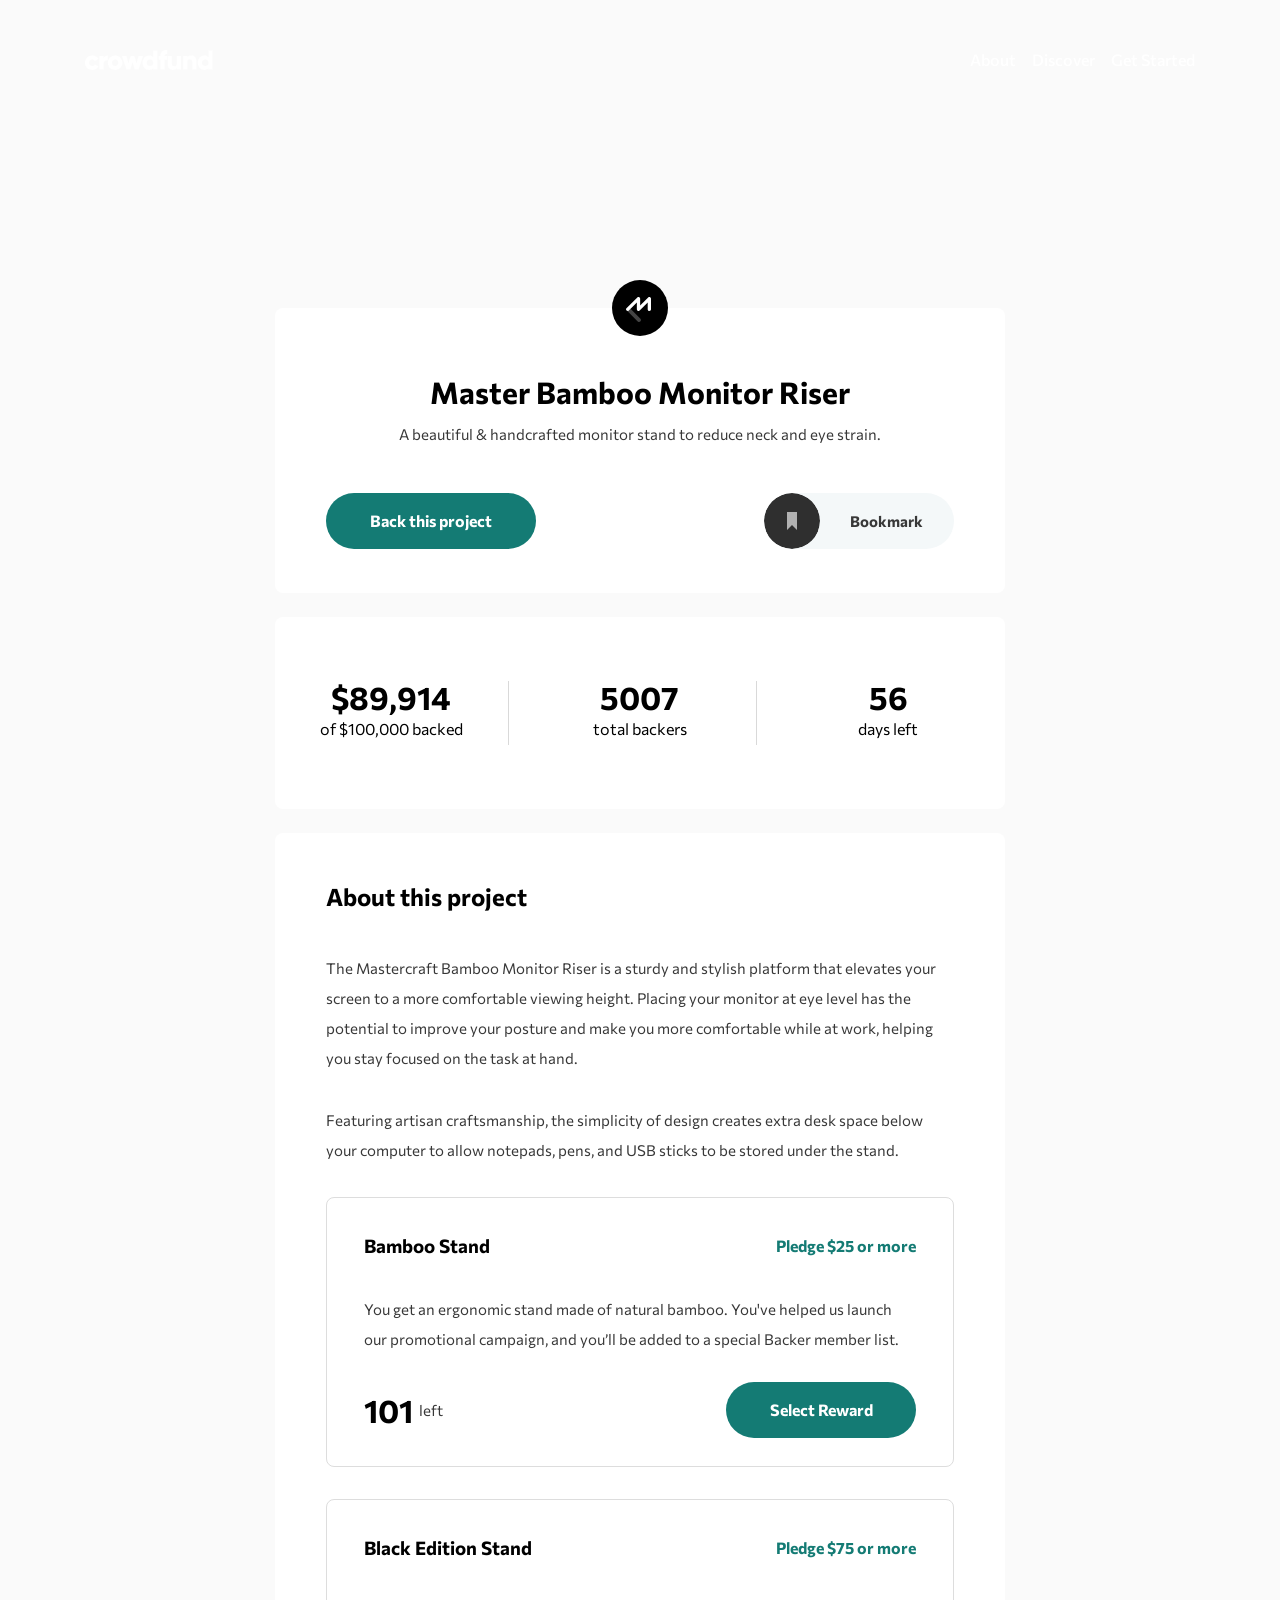
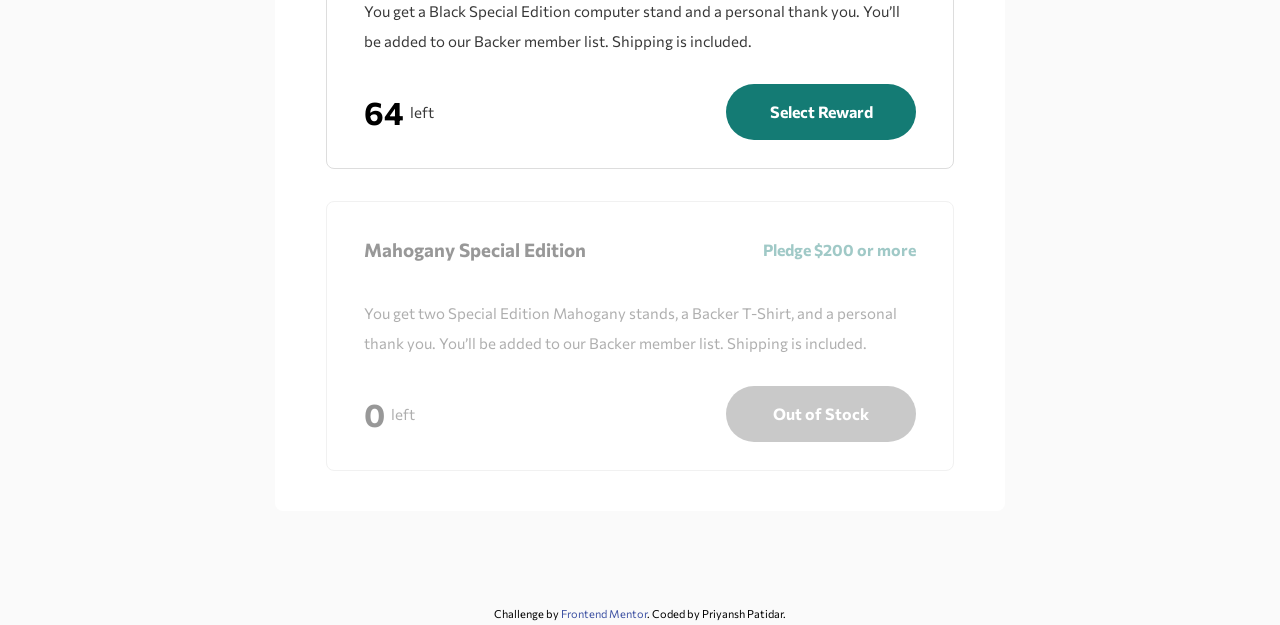
==== crowdfunding-product-page-main/index.html @ c069e92e "crowdfunding page" ====
<!DOCTYPE html>
<html lang="en">

<head>
  <meta charset="UTF-8">
  <meta name="viewport" content="width=device-width, initial-scale=1.0">
  <!-- displays site properly based on user's device -->

  <link rel="icon" type="image/png" sizes="32x32" href="images/favicon-32x32.svg">

  <title>Crowdfunding product page | Frontend Mentor</title>

  <!-- Feel free to remove these styles or customise in your own stylesheet 👍 -->
  <link rel="preconnect" href="https://fonts.gstatic.com">
  <link href="https://fonts.googleapis.com/css2?family=Commissioner:wght@400;500;700&display=swap" rel="stylesheet">
  <style>
    .attribution {
      font-size: 11px;
      text-align: center;
    }

    .attribution a {
      color: hsl(228, 45%, 44%);
    }
  </style>
  <link rel="stylesheet" href="app/scss/style.css">
</head>

<body class="">

  <header class="header">
    <nav class="navbar container flex flex-aic flex-jcsb">
      <img class="crowdfundlogo" src="images/logo.svg" alt="Crowdfund logo">
      <img class="hamburger" onclick="togglemenu()" src="images/icon-hamburger.svg" alt="icon-hamburger">
      <div class="overlay mobilemenu flex flex-jcc">
        <div class="menu flex flex-fdc flex-jcc content_ainer border_r">
          <a onclick="togglemenu()" href="#">
            <div class="menu__items flex flex-aic">Discover</div>
          </a>
          <a onclick="togglemenu()" href="#About">
            <div class="menu__items flex flex-aic">About</div>
          </a>
          <a onclick="togglemenu()" href="#">
            <div class="menu__items flex flex-aic">Get Started</div>
          </a>
        </div>
      </div>
      <div class="navlinks flex flex-jcsb flex-aic">
        <a href="#About">About</a><a href="#">Discover</a><a href="#">Get Started</a>
      </div>
    </nav>
  </header>
  <section class="content flex flex-jcsb flex-fdc">
    <div class="box box1 border_r flex flex-fdc flex-aic box1">
      <div class="content_ainer">
        <div class="forlogo flex flex-jcc">
          <img class="mastercraftlogo" src="images/logo-mastercraft.svg" alt="Mastercraft logo">
        </div>
        <h1>Master Bamboo Monitor Riser</h1>
        <p class="tagline">A beautiful & handcrafted monitor stand to reduce neck and eye strain.</p>
        <div class="boxend flex flex-jcsb flex-aic">
          <div onclick="togglebackprojectoverlay()" href="#" class="button backproject flex flex-aic flex-jcc">Back this
            project</div>
          <div onclick="togglebookmark()" class="button bookmark flex flex-aic">
            <svg width="56" height="56" class="bookmarkicon" xmlns="http://www.w3.org/2000/svg">
              <g fill="none" fill-rule="evenodd">
                <circle fill="#2f2f2f" cx="28" cy="28" r="28" />
                <path fill="#B1B1B1" d="M23 19v18l5-5.058L33 37V19z" />
              </g>
            </svg>
            <p>Bookmark</p>
          </div>
        </div>
      </div>
    </div>
    <div class="box box2 border_r flex-jcc flex flex-fdc flex-aic">
      <div class="flex content_ainer flex-jcsb box2__head">
        <div class="box2__headmain tcent flex flex-jcc flex-fdc">
          <span>$89,914</span>of $100,000 backed
        </div>
        <div class="box2__headmain tcent flex flex-jcc flex-fdc">
          <span>5007</span>total backers
        </div>
        <div class="box2__headmain tcent flex flex-jcc flex-fdc" style="border: none;">
          <span>56</span>days left
        </div>
      </div>
      <!-- <div class="progressbar">
        <div class="progressfill" style="height:8px;width:83%"></div>
      </div> -->
    </div>
    <div class="box box3 border_r flex flex-fdc flex-aic">
      <div class="content_ainer">
        <h2 id="About">About this project</h2>
        <p class="para">The Mastercraft Bamboo Monitor Riser is a sturdy and stylish platform that elevates your screen
          to a more comfortable viewing height. Placing your monitor at eye level has the potential to improve
          your posture and make you more comfortable while at work, helping you stay focused on the task at hand.
        </p>
        <p class="para">Featuring artisan craftsmanship, the simplicity of design creates extra desk space below your
          computer
          to allow notepads, pens, and USB sticks to be stored under the stand.</p>
      </div>
      <div class="content_ainer pricingbox border border_r">
        <div class="pricehead flex flex-jcsb flex-aic">
          <h3>Bamboo Stand</h3>
          <span onclick="togglesupportbox()" class="pledge">Pledge $25 or more</span>
        </div>
        <p>You get an ergonomic stand made of natural bamboo. You've helped us launch our promotional campaign, and
          you’ll be added to a special Backer member list.</p>
        <div class="boxend2 flex flex-jcsb flex-aic">
          <p class="flex price_left flex-aic"><span class="price">101&nbsp;</span>left</p>
          <div class="button reward flex flex-aic flex-jcc">Select Reward</div>
        </div>
      </div>
      <div class="content_ainer pricingbox border border_r">
        <div class="pricehead flex flex-jcsb flex-aic">
          <h3>Black Edition Stand</h3>
          <span onclick="togglesupportbox()" class="pledge">Pledge $75 or more</span>
        </div>
        <p>You get a Black Special Edition computer stand and a personal thank you. You’ll be added to our Backer
          member list. Shipping is included.</p>
        <div class="boxend2 flex flex-jcsb flex-aic">
          <p class="flex price_left flex-aic"><span class="price">64&nbsp;</span>left</p>
          <div class="button reward flex flex-aic flex-jcc">Select Reward</div>
        </div>
      </div>
      <div class="content_ainer pricingbox border border_r disabled">
        <div class="pricehead flex flex-jcsb flex-aic ">
          <h3>Mahogany Special Edition</h3>
          <span class="pledge">Pledge $200 or more</span>
        </div>
        <p>You get two Special Edition Mahogany stands, a Backer T-Shirt, and a personal thank you. You’ll be added
          to our Backer member list. Shipping is included.</p>
        <div class="boxend2 flex flex-jcsb flex-aic">
          <p class="flex price_left flex-aic"><span class="price">0&nbsp;</span>left</p>
          <div class="button reward flex flex-aic flex-jcc">Out of Stock</div>
        </div>
      </div>

  </section>

  <div class="overlay thanksforsupport flex flex-aic flex-jcc">
    <div class="supportbox border_r flex flex-aic">
      <img src="images/icon-check.svg" alt="tick icon">
      <div class="flex content_ainer flex-fdc flex-aic">
        <h3>Thanks for Your Support</h3>
        <p class="tcent ">Your pledge brings us one step closer to sharing Mastercraft Bamboo Monitor Riser worldwide.
          You will get
          an email once our campaign is completed.</p>
      </div>
      <div onclick="closesupportbox()" class="button gotit flex flex-aic flex-jcc">Got it!</div>
    </div>
  </div>

  <div class="overlay backprojectoverlay flex flex-aic flex-jcc">
    <div class="backprojectmodal container border_r ">
      <!-- <img class="closemodal" onclick="closebackprojectoverlay()" src="images/icon-close-modal.svg" alt="close modal"> -->
      <svg width="15" class="closemodal" onclick="closebackprojectoverlay()" height="15"
        xmlns="http://www.w3.org/2000/svg">
        <path
          d="M11.314 0l2.828 2.828L9.9 7.071l4.243 4.243-2.828 2.828L7.07 9.9l-4.243 4.243L0 11.314 4.242 7.07 0 2.828 2.828 0l4.243 4.242L11.314 0z"
          fill="#000" fill-rule="evenodd" opacity="0.4" />
      </svg>
      <div class="container modalcontainer flex flex-fdc">
        <div class="modalheadingdiv">
          <h3>Back This Project</h3>
          <p>Want to support us in bringing Mastercraft Bamboo Monitor Riser out in the world?</p>
        </div>
        <div class="backprojectmodalboxes border border_r">
          <div class="flex pricehead flec-fdc flex flex-aic">
            <span class="pledge">Pledge with no reward</span>
          </div>
          <p>Choose to support us without a reward if you simply believe in our project. As a backer,
            you will be signed up to receive product updates via email.</p>
        </div>
        <div class="backprojectmodalboxes  border border_r">
          <div class="flex pricehead flec-fdc flex flex-aic flex-jcsb">
            <div class="flex pricehead flec-fdc flex flex-aic">
              <h4>Bamboo Stand</h4>
              <span class="pledge">Pledge $25 or more</span>
            </div>
            <p class="flex pl1 flex-aic"><span class="price">101&nbsp;</span>left</p>
          </div>
          <p>You get an ergonomic stand made of natural bamboo. You've helped us launch our promotional campaign, and
            you’ll be added to a special Backer member list.</p>
          <p class="flex pl2 flex-aic"><span class="price">101&nbsp;</span>left</p>
        </div>
        <div class="backprojectmodalboxes border border_r">
          <div class="flex pricehead flec-fdc flex flex-aic flex-jcsb">
            <div class="flex pricehead flec-fdc flex flex-aic">
              <h4>Black Special Edition</h4>
              <span class="pledge">Pledge $75 or more</span>
            </div>
            <p class="flex pl1 flex-aic"><span class="price">64&nbsp;</span>left</p>
          </div>
          <p>You get a Black Special Edition computer stand and a personal thank you. You’ll be added to our Backer
            member list. Shipping is included.</p>
          <p class="flex pl2 flex-aic"><span class="price">64&nbsp;</span>left</p>
        </div>
        <div class="backprojectmodalboxes border border_r disabled">
          <div class="flex pricehead flec-fdc flex flex-aic flex-jcsb">
            <div class="flex pricehead flec-fdc flex flex-aic">
              <h4>Mahogany Special Edition</h4>
              <span class="pledge">Pledge $200 or more</span>
            </div>
            <p class="flex pl1 flex-aic"><span class="price">0&nbsp;</span>left</p>
          </div>
          <p> You get two Special Edition Mahogany stands, a Backer T-Shirt, and a personal thank you. You’ll be added
            to our Backer member list. Shipping is included.</p>
          <p class="flex pl2 flex-aic"><span class="price">0&nbsp;</span>left</p>
        </div>
      </div>
    </div>
  </div>
  <div class="attribution">
    Challenge by <a href="https://www.frontendmentor.io?ref=challenge" target="_blank">Frontend Mentor</a>.
    Coded by Priyansh Patidar.
  </div>
  <script src="/app/js/script.js"></script>
</body>

</html>
---- crowdfunding-product-page-main/app/scss/style.css ----
html {
  font-size: 100%;
  -webkit-box-sizing: border-box;
          box-sizing: border-box;
}

*,
*::before,
*::after {
  -webkit-box-sizing: inherit;
          box-sizing: inherit;
  margin: 0px;
  padding: 0px;
}

body {
  margin: 0;
  padding: 0;
  font-family: "Commissioner", sans-serif;
  background-color: #fafafa;
  font-weight: 400;
  line-height: 2;
  overflow-x: hidden;
}

body::-webkit-scrollbar {
  display: none;
}

a,
a:visited {
  text-decoration: none;
  color: white;
}

.container {
  max-width: 69.375rem;
  width: 87.2%;
  margin: 0 auto;
}

.content_ainer {
  width: 86%;
}

.noscroll {
  overflow: hidden;
}

.button {
  height: 56px;
  border-radius: 28px;
  background-color: #147b74;
  font-weight: 700;
  cursor: pointer;
  color: white;
}

.button:hover {
  opacity: 0.8;
}

.flex {
  display: -webkit-box;
  display: -ms-flexbox;
  display: flex;
}

.flex-jcsb {
  -webkit-box-pack: justify;
      -ms-flex-pack: justify;
          justify-content: space-between;
}

.flex-jcc {
  -webkit-box-pack: center;
      -ms-flex-pack: center;
          justify-content: center;
}

.flex-aic {
  -webkit-box-align: center;
      -ms-flex-align: center;
          align-items: center;
}

.flex-fdc {
  -webkit-box-orient: vertical;
  -webkit-box-direction: normal;
      -ms-flex-direction: column;
          flex-direction: column;
}

.border {
  border: 1px solid #dddddd;
}

.border_r {
  border-radius: 0.5rem;
}

p {
  color: #383838;
  font-size: 15px;
}

.tcent {
  text-align: center;
}

.header {
  height: 25rem;
  width: 100%;
  background-image: url(/images/image-hero-desktop.jpg);
  background-position: center;
  background-repeat: no-repeat;
  background-size: cover;
}

@media (max-width: 37.5em) {
  .header {
    background-image: url(/images/image-hero-mobile.jpg);
  }
}

.header .navbar {
  height: 7.5rem;
}

.header .navbar .crowdfundlogo {
  height: 1.25rem;
  z-index: 3;
}

.header .navbar .hamburger {
  cursor: pointer;
  display: none;
  z-index: 3;
}

@media (max-width: 37.5em) {
  .header .navbar .hamburger {
    display: block;
  }
}

.header .navbar .navlinks {
  width: 14.0375rem;
}

@media (max-width: 37.5em) {
  .header .navbar .navlinks {
    display: none;
  }
}

.header .navbar a {
  font-size: 1rem;
  font-weight: 500;
}

.header .navbar a:hover {
  color: #f3ebeb;
}

.header .navbar .menu {
  position: fixed;
  top: 6rem;
  height: 13.25rem;
  background-color: white;
  z-index: 11;
}

.header .navbar .menu__items {
  height: 4.375rem;
  padding: 0px 7%;
}

.header .navbar .menu a {
  display: block;
  color: black;
  font-size: 1.3rem;
}

.header .navbar .menu a :hover {
  color: #0e0d0d;
}

.header .navbar .menu :not(:last-child) {
  border-bottom: 1px solid #e9e9e9;
}

.content {
  max-width: 45.625rem;
  width: 93%;
  margin: 0 auto;
  min-height: 1730px;
  -webkit-transform: translateY(-5.75rem);
          transform: translateY(-5.75rem);
}

.content .box {
  max-width: 100%;
  background-color: white;
}

.content .box .boxend {
  height: 9rem;
}

@media (max-width: 30rem) {
  .content .box .boxend {
    -ms-flex-pack: distribute;
        justify-content: space-around;
  }
}

.content .box .boxend2 {
  min-height: 7rem;
}

@media (max-width: 37.5em) {
  .content .box .boxend2 {
    -webkit-box-orient: vertical;
    -webkit-box-direction: normal;
        -ms-flex-direction: column;
            flex-direction: column;
    -webkit-box-pack: center;
        -ms-flex-pack: center;
            justify-content: center;
    -webkit-box-align: start;
        -ms-flex-align: start;
            align-items: flex-start;
    padding-bottom: 1.5rem;
  }
  .content .box .boxend2 .reward {
    margin-top: 10px;
  }
  .content .box .boxend2 .price_left {
    margin-top: 10px;
  }
}

.content .box .button {
  height: 56px;
  border-radius: 28px;
  background-color: #147b74;
  font-weight: 700;
  cursor: pointer;
  color: white;
}

.content .box .button:first-child {
  width: 210px;
}

.content .box .button:last-child {
  width: 190px;
}

.content .box1 {
  min-height: 16.875rem;
  margin-bottom: 24px;
}

.content .box1 h1 {
  text-align: center;
  margin: 0px 0px;
  font-size: 30px;
  line-height: 1.3;
}

.content .box1 .tagline {
  margin-top: 0.5rem;
  text-align: center;
}

.content .box1 .forlogo {
  height: 64px;
  -webkit-transform: translateY(-28px);
          transform: translateY(-28px);
}

.content .box1 .forlogo .mastercraftlogo {
  width: 56px;
  height: 56px;
}

.content .box1 .backproject {
  width: 210px;
}

.content .box1 .bookmark {
  background-color: #f4f8f9;
}

.content .box1 .bookmark .bookmarkicon {
  justify-self: flex-start;
  width: 56px;
  height: 56px;
  border-radius: 28px;
}

.content .box1 .bookmark p {
  width: calc(100% - 56px);
  text-align: center;
}

@media (max-width: 37.5em) {
  .content .box1 .bookmark p {
    display: none;
  }
}

@media (max-width: 37.5em) {
  .content .box1 .bookmark {
    width: 56px !important;
  }
}

.content .box2 {
  min-height: 12rem;
  margin-bottom: 1.5rem;
}

.content .box2__head {
  width: 100%;
}

@media (max-width: 37.5em) {
  .content .box2__head {
    -webkit-box-orient: vertical;
    -webkit-box-direction: normal;
        -ms-flex-direction: column;
            flex-direction: column;
    -webkit-box-align: center;
        -ms-flex-align: center;
            align-items: center;
  }
}

.content .box2__headmain {
  width: 32%;
  border-right: 1px solid #D9D9D9;
}

@media (max-width: 37.5em) {
  .content .box2__headmain {
    width: unset;
    min-height: 6rem;
    border-right: none;
    border-bottom: 1px solid #D9D9D9;
  }
}

.content .box2__headmain span {
  display: block;
  width: 100%;
  font-size: 2rem;
  font-weight: 700;
  line-height: 1;
}

.content .box2 .progressbar {
  height: 8px;
  width: 100%;
  border-radius: 4px;
}

.content .box2 .progressbar .progressfill {
  background-color: #147b74;
}

.content .box3 {
  min-height: 74.75rem;
  padding-top: 40px;
  padding-bottom: 40px;
}

@media (max-width: 30rem) {
  .content .box3 {
    padding-top: 2rem;
    padding-bottom: 2rem;
  }
}

.content .box3 .para {
  line-height: 2;
  margin-top: 2rem;
}

.content .box3 .pricingbox {
  -ms-flex-wrap: wrap;
      flex-wrap: wrap;
  min-height: 15.625rem;
  padding-right: 5%;
  padding-left: 5%;
  margin-top: 2rem;
}

.content .box3 .pricingbox .pricehead {
  min-height: 6rem;
}

@media (max-width: 37.5em) {
  .content .box3 .pricingbox .pricehead {
    -webkit-box-orient: vertical;
    -webkit-box-direction: normal;
        -ms-flex-direction: column;
            flex-direction: column;
    -webkit-box-pack: center;
        -ms-flex-pack: center;
            justify-content: center;
    -webkit-box-align: start;
        -ms-flex-align: start;
            align-items: flex-start;
  }
  .content .box3 .pricingbox .pricehead :first-child {
    margin-bottom: 10px;
  }
}

.content .box3 .pricingbox .pledge {
  color: #147b74;
  font-weight: 700;
  cursor: pointer;
}

.content .box3 .pricingbox .price {
  font-weight: 700;
  color: black;
  font-size: 2rem;
}

.content .box3 .pricingbox .reward {
  background-color: #147b74;
  color: white;
}

.content .box3 .disabled .button {
  background-color: #7a7a7a;
}

.content .box3 .disabled .button:hover {
  opacity: 1;
}

.content .box3 .disabled .pledge {
  cursor: text;
}

.disabled {
  opacity: 0.4;
}

.overlay {
  position: fixed;
  top: 0px;
  bottom: 0px;
  right: 0px;
  left: 0px;
  visibility: hidden;
}

.overlay::before {
  content: "";
  position: fixed;
  background-color: black;
  opacity: 0.5;
  top: 0px;
  bottom: 0px;
  right: 0px;
  left: 0px;
  z-index: 10;
}

.supportbox {
  position: fixed;
  width: 92%;
  max-width: 33.75rem;
  height: 28.125rem;
  background-color: white;
  z-index: 11;
  -webkit-box-orient: vertical;
  -webkit-box-direction: normal;
      -ms-flex-direction: column;
          flex-direction: column;
  -webkit-box-pack: space-evenly;
      -ms-flex-pack: space-evenly;
          justify-content: space-evenly;
}

.supportbox img {
  width: 90px;
  height: 90px;
}

.supportbox h3 {
  margin-bottom: 1.5rem;
  font-size: 1.25rem;
}

.supportbox .gotit {
  width: 110px;
}

.mobilemenu::before {
  opacity: 0.7;
  background: -webkit-gradient(linear, left top, left bottom, from(black), to(transparent));
  background: linear-gradient(black, transparent);
}

.backprojectoverlay {
  min-height: 1200px;
  position: absolute;
  top: 8rem;
}

.backprojectoverlay h3 {
  font-size: 20px;
  margin-bottom: 10px;
}

.backprojectoverlay .backprojectmodal {
  position: absolute;
  max-width: 45.625rem;
  width: 93%;
  z-index: 11;
  padding-top: 3.125rem;
  padding-bottom: 2rem;
  min-height: 910px;
  background: white;
}

.backprojectoverlay .backprojectmodal .closemodal {
  cursor: pointer;
  position: absolute;
  top: 2rem;
  right: 1.875rem;
}

.backprojectoverlay .backprojectmodal .closemodal:hover path {
  opacity: 1;
}

@media (max-width: 30rem) {
  .backprojectoverlay .backprojectmodal .closemodal {
    top: 2.25rem;
  }
}

.backprojectoverlay .backprojectmodal .modalcontainer {
  min-height: 860px;
}

@media (max-width: 30rem) {
  .backprojectoverlay .backprojectmodal {
    padding-top: 1.6rem;
  }
}

.backprojectoverlay .backprojectmodal .backprojectmodalboxes {
  min-height: 10rem;
  margin-top: 1.8rem;
  -ms-flex-wrap: wrap;
      flex-wrap: wrap;
  padding-right: 5%;
  padding-left: 5%;
  padding-bottom: 2rem;
  margin-top: 2rem;
}

@media (max-width: 37.5em) {
  .backprojectoverlay .backprojectmodal .backprojectmodalboxes {
    padding-top: 1.5rem;
  }
}

@media (max-width: 37.5em) {
  .backprojectoverlay .backprojectmodal .backprojectmodalboxes .pl1 {
    display: none;
  }
}

.backprojectoverlay .backprojectmodal .backprojectmodalboxes .pl2 {
  height: 3rem;
  display: none;
}

@media (max-width: 37.5em) {
  .backprojectoverlay .backprojectmodal .backprojectmodalboxes .pl2 {
    display: block;
  }
}

.backprojectoverlay .backprojectmodal .backprojectmodalboxes h4 {
  padding-right: 0.7rem;
}

@media (max-width: 37.5em) {
  .backprojectoverlay .backprojectmodal .backprojectmodalboxes h4 {
    width: 100%;
  }
}

.backprojectoverlay .backprojectmodal .backprojectmodalboxes .pricehead {
  min-height: 4.5rem;
}

@media (max-width: 37.5em) {
  .backprojectoverlay .backprojectmodal .backprojectmodalboxes .pricehead {
    min-height: 3rem;
    -webkit-box-orient: vertical;
    -webkit-box-direction: normal;
        -ms-flex-direction: column;
            flex-direction: column;
    -webkit-box-pack: center;
        -ms-flex-pack: center;
            justify-content: center;
    -webkit-box-align: start;
        -ms-flex-align: start;
            align-items: flex-start;
  }
}

.backprojectoverlay .backprojectmodal .backprojectmodalboxes .pledge {
  color: #3cb4ac;
  font-weight: 700;
}

.backprojectoverlay .backprojectmodal .backprojectmodalboxes .price {
  font-weight: 700;
  color: black;
  font-size: 2rem;
}

.backprojectoverlay .backprojectmodal .backprojectmodalboxes .reward {
  background-color: #147b74;
  color: white;
}
/*# sourceMappingURL=style.css.map */
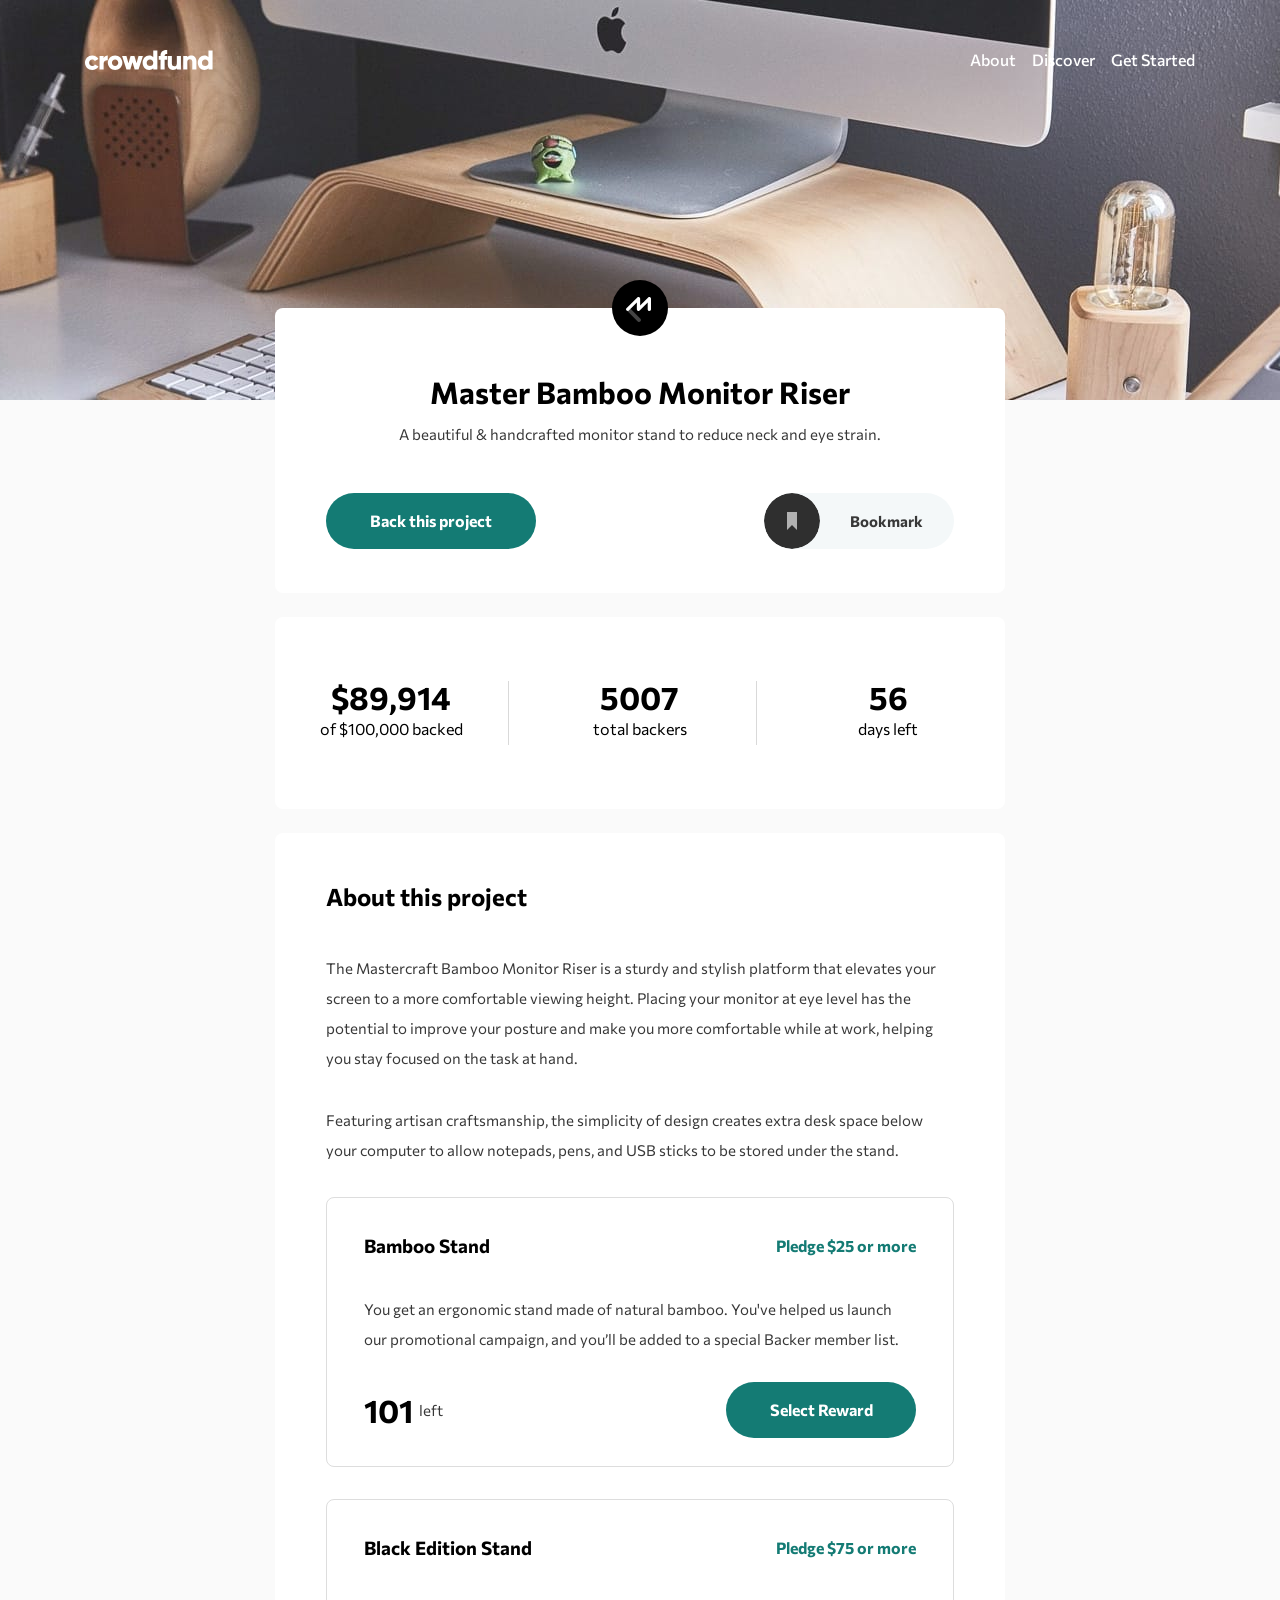
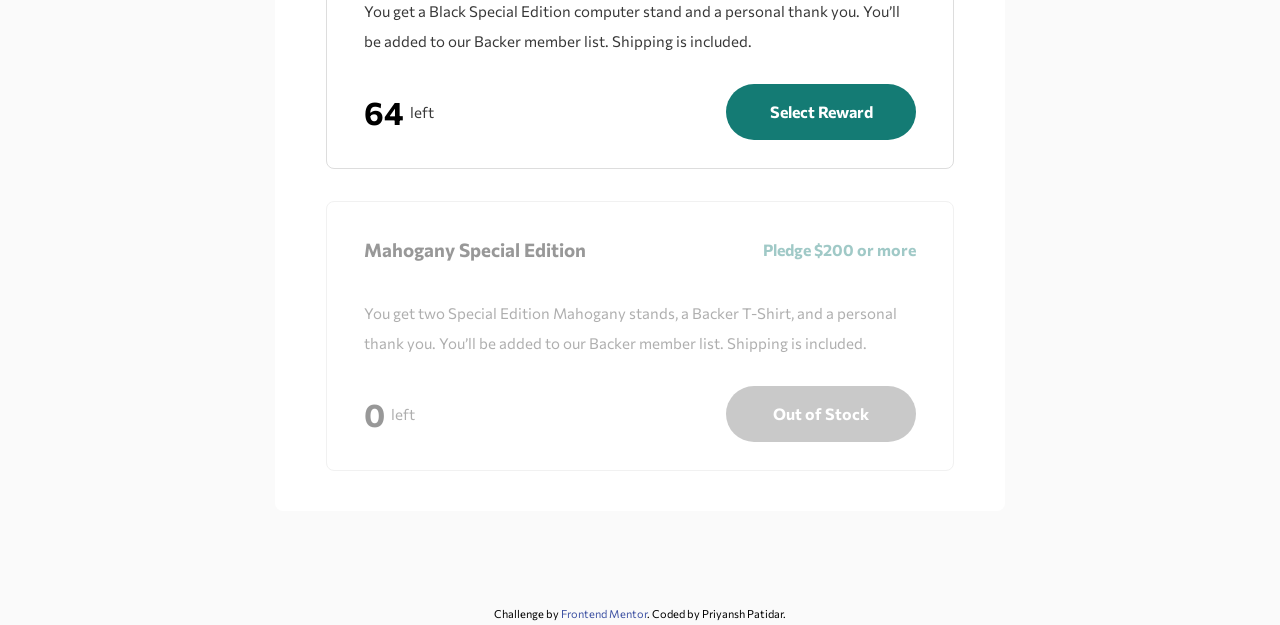
==== commit f01aa5ee: "removed scss files" ====
--- a/crowdfunding-product-page-main/index.html
+++ b/crowdfunding-product-page-main/index.html
@@ -23,7 +23,7 @@
       color: hsl(228, 45%, 44%);
     }
   </style>
-  <link rel="stylesheet" href="app/scss/style.css">
+  <link rel="stylesheet" href="style.css">
 </head>
 
 <body class="">
@@ -216,7 +216,7 @@
     Challenge by <a href="https://www.frontendmentor.io?ref=challenge" target="_blank">Frontend Mentor</a>.
     Coded by Priyansh Patidar.
   </div>
-  <script src="/app/js/script.js"></script>
+  <script src="app/js/script.js"></script>
 </body>
 
 </html>
--- a/crowdfunding-product-page-main/style.css
+++ b/crowdfunding-product-page-main/style.css
@@ -0,0 +1,640 @@
+html {
+  font-size: 100%;
+  -webkit-box-sizing: border-box;
+          box-sizing: border-box;
+}
+
+*,
+*::before,
+*::after {
+  -webkit-box-sizing: inherit;
+          box-sizing: inherit;
+  margin: 0px;
+  padding: 0px;
+}
+
+body {
+  margin: 0;
+  padding: 0;
+  font-family: "Commissioner", sans-serif;
+  background-color: #fafafa;
+  font-weight: 400;
+  line-height: 2;
+  overflow-x: hidden;
+}
+
+body::-webkit-scrollbar {
+  display: none;
+}
+
+a,
+a:visited {
+  text-decoration: none;
+  color: white;
+}
+
+.container {
+  max-width: 69.375rem;
+  width: 87.2%;
+  margin: 0 auto;
+}
+
+.content_ainer {
+  width: 86%;
+}
+
+.noscroll {
+  overflow: hidden;
+}
+
+.button {
+  height: 56px;
+  border-radius: 28px;
+  background-color: #147b74;
+  font-weight: 700;
+  cursor: pointer;
+  color: white;
+}
+
+.button:hover {
+  opacity: 0.8;
+}
+
+.flex {
+  display: -webkit-box;
+  display: -ms-flexbox;
+  display: flex;
+}
+
+.flex-jcsb {
+  -webkit-box-pack: justify;
+      -ms-flex-pack: justify;
+          justify-content: space-between;
+}
+
+.flex-jcc {
+  -webkit-box-pack: center;
+      -ms-flex-pack: center;
+          justify-content: center;
+}
+
+.flex-aic {
+  -webkit-box-align: center;
+      -ms-flex-align: center;
+          align-items: center;
+}
+
+.flex-fdc {
+  -webkit-box-orient: vertical;
+  -webkit-box-direction: normal;
+      -ms-flex-direction: column;
+          flex-direction: column;
+}
+
+.border {
+  border: 1px solid #dddddd;
+}
+
+.border_r {
+  border-radius: 0.5rem;
+}
+
+p {
+  color: #383838;
+  font-size: 15px;
+}
+
+.tcent {
+  text-align: center;
+}
+
+.header {
+  height: 25rem;
+  width: 100%;
+  background-image: url(images/image-hero-desktop.jpg);
+  background-position: center;
+  background-repeat: no-repeat;
+  background-size: cover;
+}
+
+@media (max-width: 37.5em) {
+  .header {
+    background-image: url(images/image-hero-mobile.jpg);
+  }
+}
+
+.header .navbar {
+  height: 7.5rem;
+}
+
+.header .navbar .crowdfundlogo {
+  height: 1.25rem;
+  z-index: 3;
+}
+
+.header .navbar .hamburger {
+  cursor: pointer;
+  display: none;
+  z-index: 3;
+}
+
+@media (max-width: 37.5em) {
+  .header .navbar .hamburger {
+    display: block;
+  }
+}
+
+.header .navbar .navlinks {
+  width: 14.0375rem;
+}
+
+@media (max-width: 37.5em) {
+  .header .navbar .navlinks {
+    display: none;
+  }
+}
+
+.header .navbar a {
+  font-size: 1rem;
+  font-weight: 500;
+}
+
+.header .navbar a:hover {
+  color: #f3ebeb;
+}
+
+.header .navbar .menu {
+  position: fixed;
+  top: 6rem;
+  height: 13.25rem;
+  background-color: white;
+  z-index: 11;
+}
+
+.header .navbar .menu__items {
+  height: 4.375rem;
+  padding: 0px 7%;
+}
+
+.header .navbar .menu a {
+  display: block;
+  color: black;
+  font-size: 1.3rem;
+}
+
+.header .navbar .menu a :hover {
+  color: #0e0d0d;
+}
+
+.header .navbar .menu :not(:last-child) {
+  border-bottom: 1px solid #e9e9e9;
+}
+
+.content {
+  max-width: 45.625rem;
+  width: 93%;
+  margin: 0 auto;
+  min-height: 1730px;
+  -webkit-transform: translateY(-5.75rem);
+          transform: translateY(-5.75rem);
+}
+
+.content .box {
+  max-width: 100%;
+  background-color: white;
+}
+
+.content .box .boxend {
+  height: 9rem;
+}
+
+@media (max-width: 30rem) {
+  .content .box .boxend {
+    -ms-flex-pack: distribute;
+        justify-content: space-around;
+  }
+}
+
+.content .box .boxend2 {
+  min-height: 7rem;
+}
+
+@media (max-width: 37.5em) {
+  .content .box .boxend2 {
+    -webkit-box-orient: vertical;
+    -webkit-box-direction: normal;
+        -ms-flex-direction: column;
+            flex-direction: column;
+    -webkit-box-pack: center;
+        -ms-flex-pack: center;
+            justify-content: center;
+    -webkit-box-align: start;
+        -ms-flex-align: start;
+            align-items: flex-start;
+    padding-bottom: 1.5rem;
+  }
+  .content .box .boxend2 .reward {
+    margin-top: 10px;
+  }
+  .content .box .boxend2 .price_left {
+    margin-top: 10px;
+  }
+}
+
+.content .box .button {
+  height: 56px;
+  border-radius: 28px;
+  background-color: #147b74;
+  font-weight: 700;
+  cursor: pointer;
+  color: white;
+}
+
+.content .box .button:first-child {
+  width: 210px;
+}
+
+.content .box .button:last-child {
+  width: 190px;
+}
+
+.content .box1 {
+  min-height: 16.875rem;
+  margin-bottom: 24px;
+}
+
+.content .box1 h1 {
+  text-align: center;
+  margin: 0px 0px;
+  font-size: 30px;
+  line-height: 1.3;
+}
+
+.content .box1 .tagline {
+  margin-top: 0.5rem;
+  text-align: center;
+}
+
+.content .box1 .forlogo {
+  height: 64px;
+  -webkit-transform: translateY(-28px);
+          transform: translateY(-28px);
+}
+
+.content .box1 .forlogo .mastercraftlogo {
+  width: 56px;
+  height: 56px;
+}
+
+.content .box1 .backproject {
+  width: 210px;
+}
+
+.content .box1 .bookmark {
+  background-color: #f4f8f9;
+}
+
+.content .box1 .bookmark .bookmarkicon {
+  justify-self: flex-start;
+  width: 56px;
+  height: 56px;
+  border-radius: 28px;
+}
+
+.content .box1 .bookmark p {
+  width: calc(100% - 56px);
+  text-align: center;
+}
+
+@media (max-width: 37.5em) {
+  .content .box1 .bookmark p {
+    display: none;
+  }
+}
+
+@media (max-width: 37.5em) {
+  .content .box1 .bookmark {
+    width: 56px !important;
+  }
+}
+
+.content .box2 {
+  min-height: 12rem;
+  margin-bottom: 1.5rem;
+}
+
+.content .box2__head {
+  width: 100%;
+}
+
+@media (max-width: 37.5em) {
+  .content .box2__head {
+    -webkit-box-orient: vertical;
+    -webkit-box-direction: normal;
+        -ms-flex-direction: column;
+            flex-direction: column;
+    -webkit-box-align: center;
+        -ms-flex-align: center;
+            align-items: center;
+  }
+}
+
+.content .box2__headmain {
+  width: 32%;
+  border-right: 1px solid #D9D9D9;
+}
+
+@media (max-width: 37.5em) {
+  .content .box2__headmain {
+    width: unset;
+    min-height: 6rem;
+    border-right: none;
+    border-bottom: 1px solid #D9D9D9;
+  }
+}
+
+.content .box2__headmain span {
+  display: block;
+  width: 100%;
+  font-size: 2rem;
+  font-weight: 700;
+  line-height: 1;
+}
+
+.content .box2 .progressbar {
+  height: 8px;
+  width: 100%;
+  border-radius: 4px;
+}
+
+.content .box2 .progressbar .progressfill {
+  background-color: #147b74;
+}
+
+.content .box3 {
+  min-height: 74.75rem;
+  padding-top: 40px;
+  padding-bottom: 40px;
+}
+
+@media (max-width: 30rem) {
+  .content .box3 {
+    padding-top: 2rem;
+    padding-bottom: 2rem;
+  }
+}
+
+.content .box3 .para {
+  line-height: 2;
+  margin-top: 2rem;
+}
+
+.content .box3 .pricingbox {
+  -ms-flex-wrap: wrap;
+      flex-wrap: wrap;
+  min-height: 15.625rem;
+  padding-right: 5%;
+  padding-left: 5%;
+  margin-top: 2rem;
+}
+
+.content .box3 .pricingbox .pricehead {
+  min-height: 6rem;
+}
+
+@media (max-width: 37.5em) {
+  .content .box3 .pricingbox .pricehead {
+    -webkit-box-orient: vertical;
+    -webkit-box-direction: normal;
+        -ms-flex-direction: column;
+            flex-direction: column;
+    -webkit-box-pack: center;
+        -ms-flex-pack: center;
+            justify-content: center;
+    -webkit-box-align: start;
+        -ms-flex-align: start;
+            align-items: flex-start;
+  }
+  .content .box3 .pricingbox .pricehead :first-child {
+    margin-bottom: 10px;
+  }
+}
+
+.content .box3 .pricingbox .pledge {
+  color: #147b74;
+  font-weight: 700;
+  cursor: pointer;
+}
+
+.content .box3 .pricingbox .price {
+  font-weight: 700;
+  color: black;
+  font-size: 2rem;
+}
+
+.content .box3 .pricingbox .reward {
+  background-color: #147b74;
+  color: white;
+}
+
+.content .box3 .disabled .button {
+  background-color: #7a7a7a;
+}
+
+.content .box3 .disabled .button:hover {
+  opacity: 1;
+}
+
+.content .box3 .disabled .pledge {
+  cursor: text;
+}
+
+.disabled {
+  opacity: 0.4;
+}
+
+.overlay {
+  position: fixed;
+  top: 0px;
+  bottom: 0px;
+  right: 0px;
+  left: 0px;
+  visibility: hidden;
+}
+
+.overlay::before {
+  content: "";
+  position: fixed;
+  background-color: black;
+  opacity: 0.5;
+  top: 0px;
+  bottom: 0px;
+  right: 0px;
+  left: 0px;
+  z-index: 10;
+}
+
+.supportbox {
+  position: fixed;
+  width: 92%;
+  max-width: 33.75rem;
+  height: 28.125rem;
+  background-color: white;
+  z-index: 11;
+  -webkit-box-orient: vertical;
+  -webkit-box-direction: normal;
+      -ms-flex-direction: column;
+          flex-direction: column;
+  -webkit-box-pack: space-evenly;
+      -ms-flex-pack: space-evenly;
+          justify-content: space-evenly;
+}
+
+.supportbox img {
+  width: 90px;
+  height: 90px;
+}
+
+.supportbox h3 {
+  margin-bottom: 1.5rem;
+  font-size: 1.25rem;
+}
+
+.supportbox .gotit {
+  width: 110px;
+}
+
+.mobilemenu::before {
+  opacity: 0.7;
+  background: -webkit-gradient(linear, left top, left bottom, from(black), to(transparent));
+  background: linear-gradient(black, transparent);
+}
+
+.backprojectoverlay {
+  min-height: 1200px;
+  position: absolute;
+  top: 8rem;
+}
+
+.backprojectoverlay h3 {
+  font-size: 20px;
+  margin-bottom: 10px;
+}
+
+.backprojectoverlay .backprojectmodal {
+  position: absolute;
+  max-width: 45.625rem;
+  width: 93%;
+  z-index: 11;
+  padding-top: 3.125rem;
+  padding-bottom: 2rem;
+  min-height: 910px;
+  background: white;
+}
+
+.backprojectoverlay .backprojectmodal .closemodal {
+  cursor: pointer;
+  position: absolute;
+  top: 2rem;
+  right: 1.875rem;
+}
+
+.backprojectoverlay .backprojectmodal .closemodal:hover path {
+  opacity: 1;
+}
+
+@media (max-width: 30rem) {
+  .backprojectoverlay .backprojectmodal .closemodal {
+    top: 2.25rem;
+  }
+}
+
+.backprojectoverlay .backprojectmodal .modalcontainer {
+  min-height: 860px;
+}
+
+@media (max-width: 30rem) {
+  .backprojectoverlay .backprojectmodal {
+    padding-top: 1.6rem;
+  }
+}
+
+.backprojectoverlay .backprojectmodal .backprojectmodalboxes {
+  min-height: 10rem;
+  margin-top: 1.8rem;
+  -ms-flex-wrap: wrap;
+      flex-wrap: wrap;
+  padding-right: 5%;
+  padding-left: 5%;
+  padding-bottom: 2rem;
+  margin-top: 2rem;
+}
+
+@media (max-width: 37.5em) {
+  .backprojectoverlay .backprojectmodal .backprojectmodalboxes {
+    padding-top: 1.5rem;
+  }
+}
+
+@media (max-width: 37.5em) {
+  .backprojectoverlay .backprojectmodal .backprojectmodalboxes .pl1 {
+    display: none;
+  }
+}
+
+.backprojectoverlay .backprojectmodal .backprojectmodalboxes .pl2 {
+  height: 3rem;
+  display: none;
+}
+
+@media (max-width: 37.5em) {
+  .backprojectoverlay .backprojectmodal .backprojectmodalboxes .pl2 {
+    display: block;
+  }
+}
+
+.backprojectoverlay .backprojectmodal .backprojectmodalboxes h4 {
+  padding-right: 0.7rem;
+}
+
+@media (max-width: 37.5em) {
+  .backprojectoverlay .backprojectmodal .backprojectmodalboxes h4 {
+    width: 100%;
+  }
+}
+
+.backprojectoverlay .backprojectmodal .backprojectmodalboxes .pricehead {
+  min-height: 4.5rem;
+}
+
+@media (max-width: 37.5em) {
+  .backprojectoverlay .backprojectmodal .backprojectmodalboxes .pricehead {
+    min-height: 3rem;
+    -webkit-box-orient: vertical;
+    -webkit-box-direction: normal;
+        -ms-flex-direction: column;
+            flex-direction: column;
+    -webkit-box-pack: center;
+        -ms-flex-pack: center;
+            justify-content: center;
+    -webkit-box-align: start;
+        -ms-flex-align: start;
+            align-items: flex-start;
+  }
+}
+
+.backprojectoverlay .backprojectmodal .backprojectmodalboxes .pledge {
+  color: #3cb4ac;
+  font-weight: 700;
+}
+
+.backprojectoverlay .backprojectmodal .backprojectmodalboxes .price {
+  font-weight: 700;
+  color: black;
+  font-size: 2rem;
+}
+
+.backprojectoverlay .backprojectmodal .backprojectmodalboxes .reward {
+  background-color: #147b74;
+  color: white;
+}
